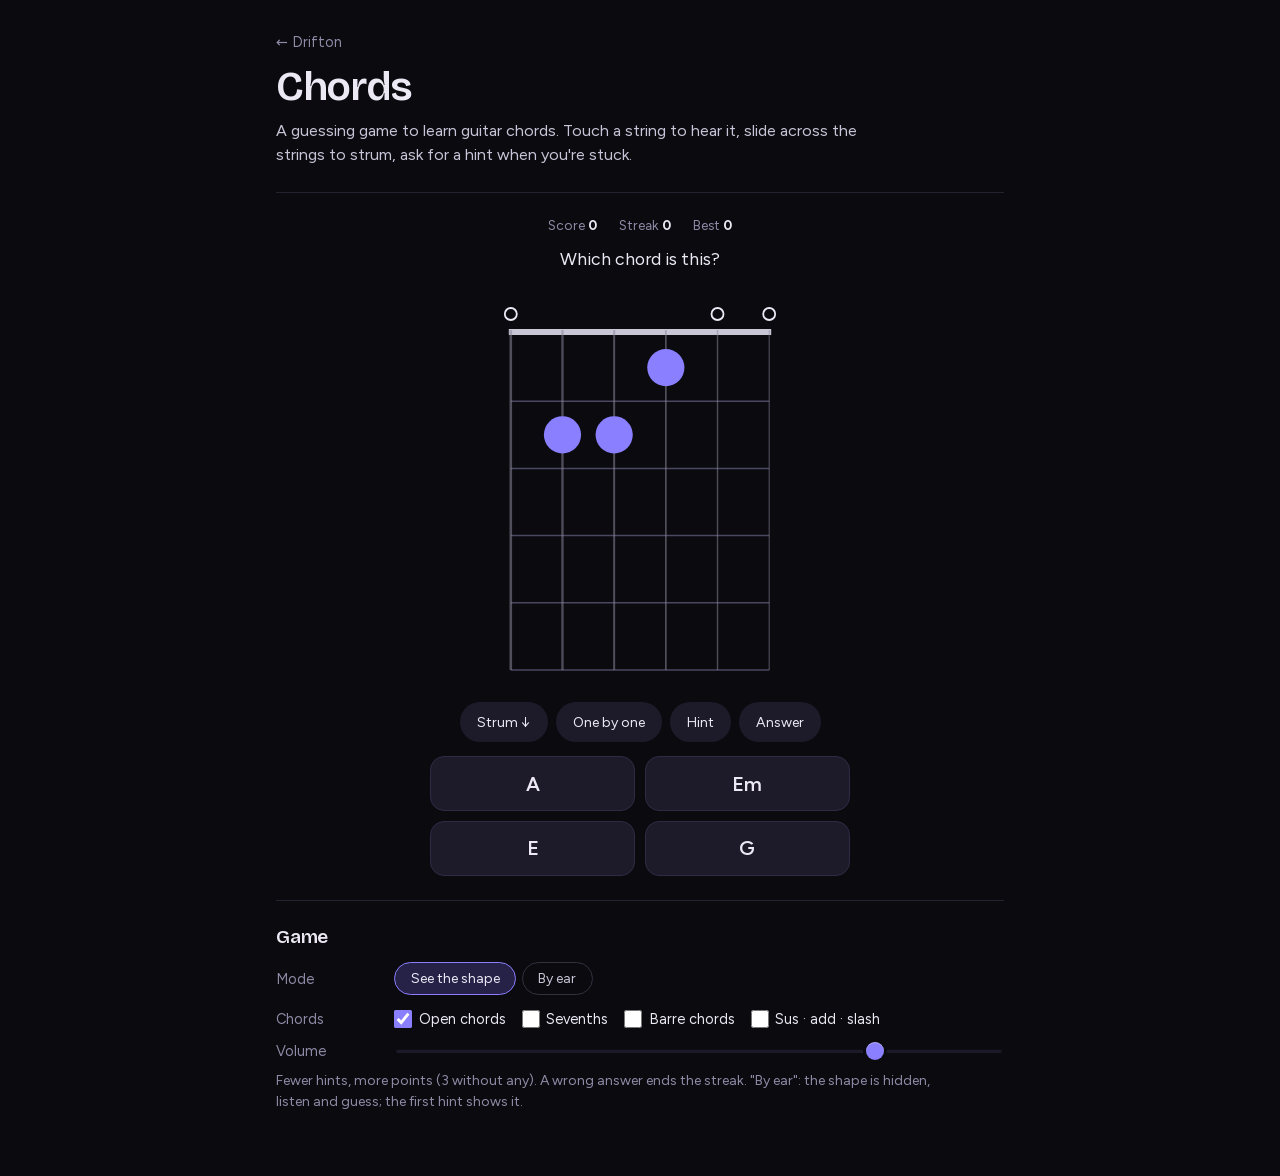
==== chords/index.html @ 71f3688e "Chord progressions, Songbook, Chords game, local library, Focus music rework, design pass - Chord pr" ====
<!DOCTYPE html>
<html lang="en">
<head>
<meta charset="UTF-8">
<meta name="viewport" content="width=device-width, initial-scale=1.0">
<meta name="theme-color" content="#0a0a0f">
<title>Drifton Chords</title>
<link rel="stylesheet" href="../common.css">
<link rel="stylesheet" href="chords.css">
</head>
<body>
<main class="lab chords-page">
  <header>
    <a href="../index.html" class="back">← Drifton</a>
    <h1>Chords</h1>
    <p class="intro">
      A guessing game to learn guitar chords. Touch a string to hear it, slide across the
      strings to strum, ask for a hint when you're stuck.
    </p>
  </header>

  <section class="game">
    <div class="scorebar">
      <span>Score <b id="score">0</b></span>
      <span>Streak <b id="streak">0</b></span>
      <span>Best <b id="best">0</b></span>
    </div>
    <div class="question" id="question">Which chord is this?</div>
    <canvas id="neck"></canvas>
    <div class="actions">
      <button class="btn-round" id="strum">Strum ↓</button>
      <button class="btn-round" id="arp">One by one</button>
      <button class="btn-round" id="hint">Hint</button>
      <button class="btn-round" id="answer">Answer</button>
    </div>
    <ol class="hints" id="hints"></ol>
    <div class="choices" id="choices"></div>
    <button class="action next" id="next">Next chord →</button>
  </section>

  <section>
    <h2>Game</h2>
    <div class="row"><span>Mode</span>
      <div class="seg" id="mode"><button data-v="see">See the shape</button><button data-v="ear">By ear</button></div>
    </div>
    <div class="row families"><span>Chords</span><div id="families"></div></div>
    <label class="row"><span>Volume</span><input type="range" id="volume" min="0" max="100" value="80"></label>
    <p class="help">Fewer hints, more points (3 without any). A wrong answer ends the streak.
      "By ear": the shape is hidden, listen and guess; the first hint shows it.</p>
  </section>
</main>
<script src="../audio.js"></script>
<script src="shapes.js"></script>
<script src="pluck.js"></script>
<script src="neck.js"></script>
<script src="main.js"></script>
</body>
</html>
---- common.css ----
/* Shared styles for every Drifton page.
   Black and violet; one violet accent for what is lit (playing, selected, focused);
   two typefaces kept in fonts/ (works offline, no request to a font service):
   Bricolage Grotesque for titles, Figtree for everything else. Sections are separated
   by thin rules rather than boxed; only the instrument itself (play button, transport)
   sits on a panel. */

@font-face {
  font-family: "Bricolage Grotesque";
  src: url("fonts/bricolage-grotesque.woff2") format("woff2");
  font-weight: 400 700;
  font-display: swap;
}
@font-face {
  font-family: "Figtree";
  src: url("fonts/figtree.woff2") format("woff2");
  font-weight: 400 700;
  font-display: swap;
}

:root {
  --bg: #0a0a0f;
  --surface: #13121b;     /* panels, the piano roll, the illustrations */
  --surface-2: #1d1b2a;   /* fields, buttons, slider tracks */
  --rule: #24222f;        /* thin lines between sections */
  --rule-2: #34313f;      /* control borders */
  --fg: #ece9f5;
  --fg-2: #c9c5d8;        /* running text */
  --muted: #8f8aa6;       /* labels, help */
  --accent: #8a7fff;
  --accent-soft: #262147; /* a selected pill */
  --accent-ink: #0f0c1f;  /* text on the accent */
  --metal-hi: #2a2740;    /* the play button, lit from above */
  --metal-lo: #15131e;
  --font-display: "Bricolage Grotesque", ui-sans-serif, system-ui, sans-serif;
  --font-body: "Figtree", ui-sans-serif, system-ui, sans-serif;
  /* Older names, still used by some pages */
  --card: var(--surface);
  --card-active: var(--surface-2);
}

* { box-sizing: border-box; }

html, body {
  margin: 0;
  background: var(--bg);
  color: var(--fg);
  font-family: var(--font-body);
  font-size: 16px;
  -webkit-font-smoothing: antialiased;
  overflow-x: clip;
}

:focus-visible { outline: 2px solid var(--accent); outline-offset: 2px; }

.lab {
  max-width: 760px;
  margin: 0 auto;
  padding: 2rem 16px 4rem;
  display: flex;
  flex-direction: column;
  gap: 1.5rem;
}

/* Header: links back, the title, one paragraph */
.crumbs { display: flex; gap: 1.25rem; }
.back { color: var(--muted); text-decoration: none; font-size: 0.9rem; }
.back:hover { color: var(--fg); }

h1 {
  margin: 0.9rem 0 0.6rem;
  font-family: var(--font-display);
  font-size: clamp(2rem, 7vw, 2.6rem);
  font-weight: 600;
  letter-spacing: -0.025em;
  line-height: 1.05;
  color: var(--fg);
}
.intro { margin: 0; color: var(--fg-2); line-height: 1.55; max-width: 62ch; }

section {
  border-top: 1px solid var(--rule);
  padding-top: 1.5rem;
  display: flex;
  flex-direction: column;
  gap: 0.9rem;
}
h2 {
  margin: 0;
  font-family: var(--font-display);
  font-size: 1.2rem;
  font-weight: 600;
  letter-spacing: -0.01em;
}
.help { margin: -0.3rem 0 0; color: var(--muted); font-size: 0.875rem; line-height: 1.5; max-width: 68ch; }

/* Transport: the instrument, on its panel */
.transport {
  flex-direction: row;
  align-items: center;
  gap: 1.25rem;
  border: 1px solid var(--rule);
  border-radius: 20px;
  background: var(--surface);
  padding: 1.25rem;
}
.transport-side { flex: 1; display: flex; flex-direction: column; gap: 0.75rem; min-width: 0; }
.status { color: var(--muted); font-size: 0.875rem; }
.play {
  flex: none;
  width: 76px; height: 76px;
  border-radius: 50%;
  border: 1px solid var(--rule-2);
  background: linear-gradient(180deg, var(--metal-hi), var(--metal-lo));
  box-shadow: inset 0 1px 0 rgb(255 255 255 / 0.07), 0 10px 20px -10px rgb(0 0 0 / 0.8);
  color: var(--accent);
  cursor: pointer;
  display: flex; align-items: center; justify-content: center;
  transition: background-color 0.3s ease, color 0.3s ease, transform 0.1s ease;
}
.play:active { transform: translateY(1px); }
.play:disabled { opacity: 0.35; cursor: wait; }
/* Playing: the button lights up (no glow, just the light itself) */
.play.playing { background: var(--accent); border-color: var(--accent); color: var(--accent-ink); }
.play svg { width: 40%; height: 40%; fill: currentColor; }

/* Rows: label, control, value */
.row {
  display: flex;
  align-items: center;
  gap: 0.9rem;
  font-size: 0.9rem;
  color: var(--muted);
}
.row > span:first-child { width: 6.5rem; flex: none; }
.row.check > span { width: auto; }
.row output { width: 3.5rem; text-align: right; font-variant-numeric: tabular-nums; color: var(--fg); }
.hidden { display: none; }

select {
  flex: 1;
  background: var(--surface-2);
  color: var(--fg);
  border: 1px solid var(--rule-2);
  border-radius: 10px;
  padding: 0.45rem 2.2rem 0.45rem 0.6rem;
  font: inherit;
  /* Our own arrow: the browser's sits glued to the right edge, at a different spot in each
     browser. A small chevron drawn in the muted colour, with room on the right. */
  -webkit-appearance: none;
  appearance: none;
  background-image: url("data:image/svg+xml,%3Csvg xmlns='http://www.w3.org/2000/svg' viewBox='0 0 12 8'%3E%3Cpath d='M1 1.5l5 5 5-5' fill='none' stroke='%238f8aa6' stroke-width='1.6' stroke-linecap='round' stroke-linejoin='round'/%3E%3C/svg%3E");
  background-repeat: no-repeat;
  background-position: right 0.8rem center;
  background-size: 11px 7px;
}
/* Browsers treat a select opened with the mouse as keyboard focus and would keep a big
   ring around it after a choice: just light its border instead. */
select:focus-visible { outline: none; border-color: var(--accent); }
input[type=checkbox] { accent-color: var(--accent); width: 18px; height: 18px; margin: 0; }

input[type=range] {
  -webkit-appearance: none;
  appearance: none;
  flex: 1;
  min-width: 0;
  height: 4px;
  border-radius: 4px;
  background: var(--surface-2);
  box-shadow: inset 0 1px 1px rgb(0 0 0 / 0.5);
}
input[type=range]::-webkit-slider-thumb {
  -webkit-appearance: none; appearance: none;
  width: 18px; height: 18px; border-radius: 50%;
  background: var(--accent); cursor: pointer;
  box-shadow: 0 0 0 3px var(--bg), inset 0 1px 0 rgb(255 255 255 / 0.35);
}
input[type=range]::-moz-range-thumb {
  width: 18px; height: 18px; border: none; border-radius: 50%;
  background: var(--accent); cursor: pointer;
  box-shadow: 0 0 0 3px var(--bg), inset 0 1px 0 rgb(255 255 255 / 0.35);
}
input[type=range]:disabled { opacity: 0.4; }

/* Segmented control: pills, the chosen one lit */
.seg { display: flex; gap: 0.4rem; }
.seg button, .slot button {
  background: transparent;
  color: var(--fg-2);
  border: 1px solid var(--rule-2);
  border-radius: 999px;
  padding: 0.45rem 0.95rem;
  font: inherit;
  font-size: 0.875rem;
  cursor: pointer;
  transition: border-color 0.15s ease, background-color 0.15s ease, color 0.15s ease;
}
.seg button:hover { border-color: var(--muted); color: var(--fg); }
.seg button.active { background: var(--accent-soft); border-color: var(--accent); color: var(--fg); }

/* Slots (Pad states prototype) */
.slots { display: grid; grid-template-columns: repeat(3, minmax(0, 1fr)); gap: 0.75rem; }
.slot {
  background: var(--surface);
  border: 1px dashed var(--rule-2);
  border-radius: 14px;
  padding: 0.9rem;
  display: flex;
  flex-direction: column;
  gap: 0.6rem;
  min-width: 0;
  transition: border-color 0.2s ease, background-color 0.2s ease;
}
.slot.drag { border-color: var(--accent); background: var(--accent-soft); }
.slot-label { font-weight: 600; }
.slot-file { font-size: 0.78rem; color: var(--muted); overflow: hidden; text-overflow: ellipsis; white-space: nowrap; }
.slot-file.user { color: var(--accent); }
.meter { height: 6px; border-radius: 6px; background: var(--bg); overflow: hidden; }
.meter-fill { height: 100%; width: 0; background: var(--accent); transition: width 0.3s linear; }
.slot-actions { display: flex; gap: 0.4rem; flex-wrap: wrap; }
.slot button { background: var(--surface-2); padding: 0.3rem 0.7rem; font-size: 0.78rem; }

/* Canvases (piano roll, conductor curve) and readouts */
canvas { width: 100%; height: 120px; border-radius: 12px; background: var(--surface); display: block; }
.readout {
  display: grid;
  grid-template-columns: repeat(auto-fit, minmax(140px, 1fr));
  gap: 0.5rem 1rem;
  font-size: 0.82rem;
  color: var(--muted);
  font-variant-numeric: tabular-nums;
}
.readout b { color: var(--fg); font-weight: 500; }

@media (max-width: 560px) {
  .slots { grid-template-columns: 1fr; }
  .row > span:first-child { width: 5.5rem; }
}

/* ---- Home: tools grouped by intention ---- */
.lab.home { max-width: 860px; gap: 2.5rem; }
.home h1 { font-size: clamp(2.6rem, 9vw, 3.6rem); margin-top: 0.5rem; }
.tool-group { display: flex; flex-direction: column; gap: 1rem; border-top: 1px solid var(--rule); padding-top: 1.25rem; }
.group-title {
  margin: 0;
  font-family: var(--font-display);
  font-size: 1.35rem; font-weight: 600; letter-spacing: -0.015em;
  color: var(--fg);
}
.tools { display: grid; grid-template-columns: repeat(2, minmax(0, 1fr)); gap: 1.5rem 1.25rem; }
.tools.three { grid-template-columns: repeat(3, minmax(0, 1fr)); }
.tools.single { grid-template-columns: minmax(0, 1fr); }

/* A card is a picture and two lines: no box around it; the picture lights up on hover. */
.card {
  display: flex;
  flex-direction: column;
  gap: 0.4rem;
  color: var(--fg);
  text-decoration: none;
  min-width: 0;
}
.card .art {
  aspect-ratio: 2 / 1;
  border-radius: 16px;
  border: 1px solid var(--rule);
  background: var(--surface);
  margin-bottom: 0.4rem;
  overflow: hidden;
  transition: border-color 0.2s ease;
}
a.card:hover .art, a.card:focus-visible .art { border-color: var(--accent); }
a.card:focus-visible { outline: none; }
.card .art svg { width: 100%; height: 100%; display: block; }
.card h2 { font-size: 1.1rem; display: flex; align-items: center; gap: 0.5rem; overflow-wrap: break-word; min-width: 0; }
.card p { margin: 0; color: var(--muted); font-size: 0.9rem; line-height: 1.5; }
/* The only tool of its group: picture left, text right */
.card.wide { display: grid; grid-template-columns: minmax(0, 1.15fr) minmax(0, 1fr); column-gap: 1.5rem; align-content: center; }
.card.wide .art { grid-row: span 2; margin-bottom: 0; }
.card.wide h2 { align-self: end; font-size: 1.35rem; }
.card.wide p { align-self: start; }
.card.soon { opacity: 0.55; }
.tag {
  font-family: var(--font-body);
  font-size: 0.75rem; font-weight: 500;
  color: var(--accent); border: 1px solid var(--accent); border-radius: 999px; padding: 0.05rem 0.5rem;
}
.foot { margin: 0; color: var(--muted); font-size: 0.85rem; }
.foot a { color: var(--accent); text-decoration: none; }
@media (max-width: 640px) {
  .tools, .tools.three { grid-template-columns: minmax(0, 1fr); }
  .card.wide { display: flex; }
  .card.wide .art { margin-bottom: 0.4rem; }
  .card.wide h2, .card.wide p { align-self: auto; }
}

@media (prefers-reduced-motion: reduce) {
  * { transition: none !important; }
}
---- chords/chords.css ----
/* Chords game: extends ../common.css */

:root { --c-bass: #5ec4f2; --good: #7fdcc8; --bad: #ff9688; }

.game { align-items: center; text-align: center; }
.scorebar { display: flex; gap: 1.4rem; color: var(--muted); font-size: 0.85rem; }
.scorebar b { color: var(--fg); font-variant-numeric: tabular-nums; }
.question { font-size: 1.1rem; min-height: 1.6rem; }
.question b { color: var(--accent); }
.question .formula { display: block; font-size: 0.92rem; color: var(--fg); margin-top: 0.3rem; }
.question .formula small { color: var(--muted); font-size: 0.8rem; }

/* The chart you can play: touch must not scroll the page while strumming */
canvas#neck {
  width: 100%; max-width: 380px; height: 400px;
  background: transparent; touch-action: none; cursor: pointer;
}

.actions { display: flex; flex-wrap: wrap; justify-content: center; gap: 0.5rem; }
.btn-round {
  background: var(--card-active); color: var(--fg); border: 1px solid transparent; border-radius: 999px;
  padding: 0.5rem 1rem; min-height: 40px; font: inherit; font-size: 0.88rem; cursor: pointer;
  touch-action: manipulation;
}
.btn-round:hover:not(:disabled) { border-color: var(--accent); }
.btn-round:disabled { opacity: 0.4; cursor: default; }

.hints { margin: 0; padding: 0 0 0 1.2rem; text-align: left; align-self: stretch; color: var(--fg); font-size: 0.9rem; line-height: 1.5; }
.hints:empty { display: none; }
.hints li::marker { color: var(--accent); }

.choices { display: grid; grid-template-columns: 1fr 1fr; gap: 0.6rem; width: 100%; max-width: 420px; }
.choice {
  background: var(--card-active); color: var(--fg); border: 1px solid #2f2b45; border-radius: 14px;
  padding: 0.9rem; font: inherit; font-size: 1.25rem; font-weight: 600; cursor: pointer;
  touch-action: manipulation; transition: border-color 0.15s ease, background 0.15s ease;
}
.choice:hover:not(:disabled) { border-color: var(--accent); }
.choice.right { border-color: var(--good); color: var(--good); background: #1c2b2d; }
.choice.wrong { border-color: var(--bad); color: var(--bad); opacity: 0.7; animation: shake 0.3s; }
.choice:disabled { cursor: default; }
@keyframes shake { 25% { transform: translateX(-4px); } 75% { transform: translateX(4px); } }

.next { font-size: 1rem; padding: 0.6rem 1.4rem; }
.action {
  background: var(--card-active); color: var(--accent); border: 1px solid var(--accent); border-radius: 999px;
  font: inherit; cursor: pointer;
}
[hidden] { display: none !important; }

.families { align-items: flex-start; }
#families { display: flex; flex-wrap: wrap; gap: 0.5rem 1rem; color: var(--fg); }
.fam { display: flex; align-items: center; gap: 0.4rem; cursor: pointer; }
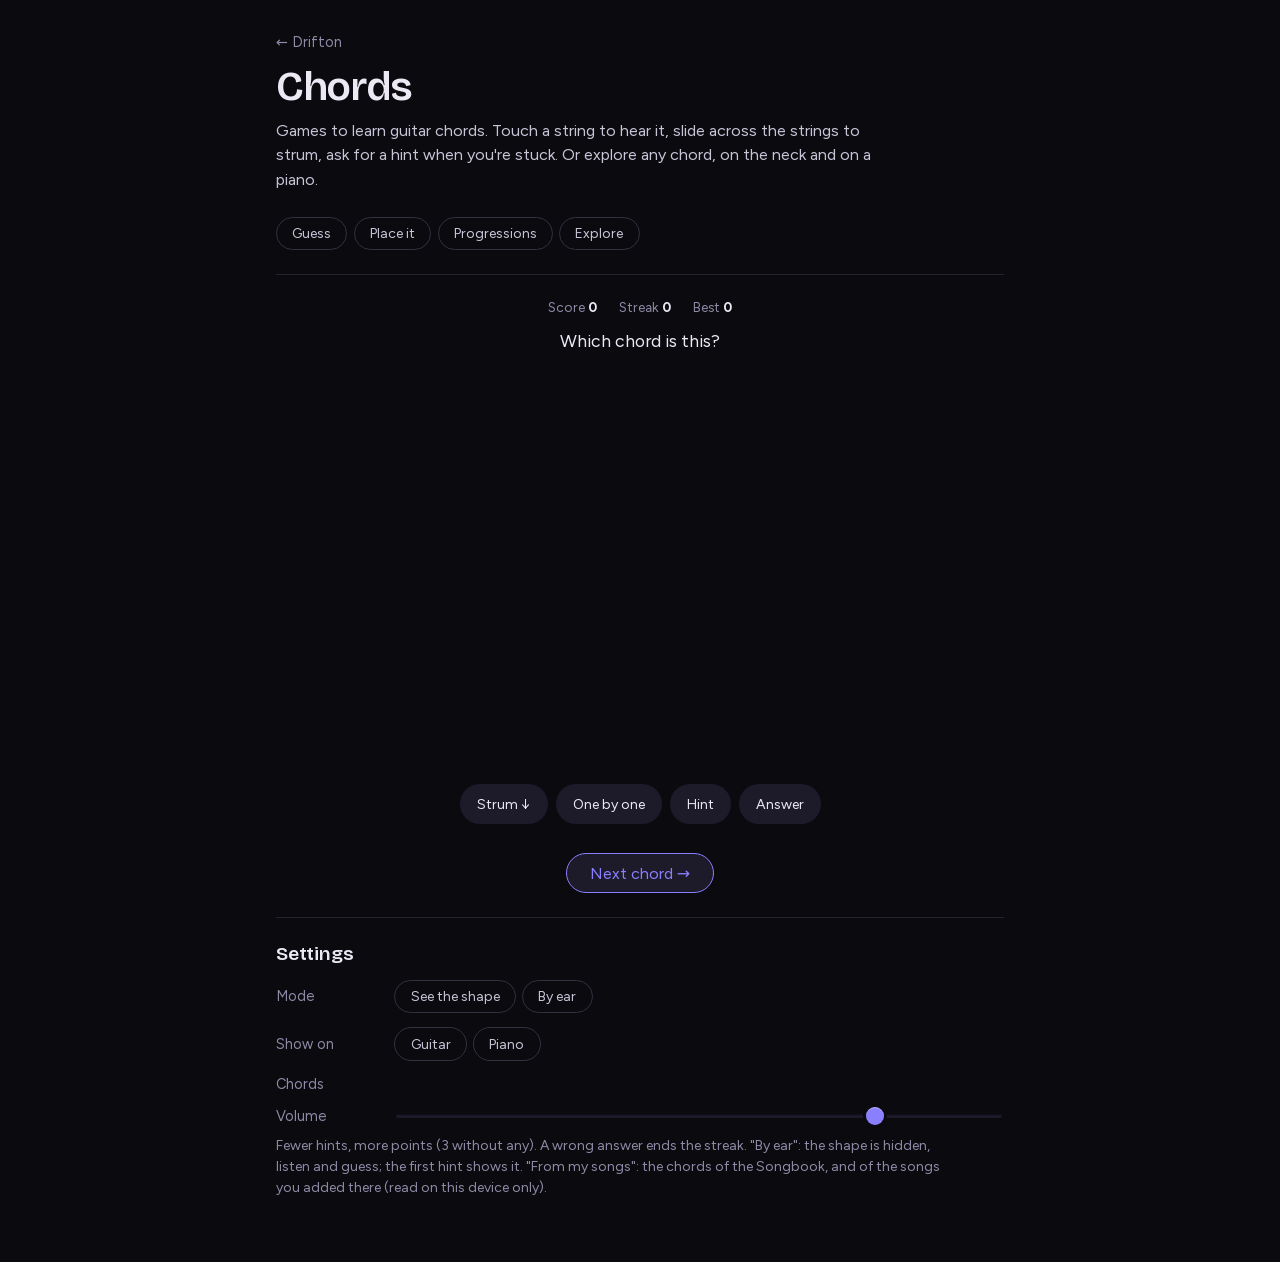
==== commit 35c1ce7f: "Chords: tabs for Guess (now also on a piano), Place it, Progressions and Explore (any chord on the n" ====
--- a/chords/index.html
+++ b/chords/index.html
@@ -14,12 +14,17 @@
     <a href="../index.html" class="back">← Drifton</a>
     <h1>Chords</h1>
     <p class="intro">
-      A guessing game to learn guitar chords. Touch a string to hear it, slide across the
-      strings to strum, ask for a hint when you're stuck.
+      Games to learn guitar chords. Touch a string to hear it, slide across the strings to
+      strum, ask for a hint when you're stuck. Or explore any chord, on the neck and on a piano.
     </p>
   </header>
 
-  <section class="game">
+  <div class="seg views" id="views">
+    <button data-v="guess">Guess</button><button data-v="place">Place it</button><button data-v="prog">Progressions</button><button data-v="explore">Explore</button>
+  </div>
+
+  <!-- Guess: which chord is this? -->
+  <section class="game" id="guess-view">
     <div class="scorebar">
       <span>Score <b id="score">0</b></span>
       <span>Streak <b id="streak">0</b></span>
@@ -27,6 +32,7 @@
     </div>
     <div class="question" id="question">Which chord is this?</div>
     <canvas id="neck"></canvas>
+    <canvas id="keys" class="keys" hidden></canvas>
     <div class="actions">
       <button class="btn-round" id="strum">Strum ↓</button>
       <button class="btn-round" id="arp">One by one</button>
@@ -38,21 +44,97 @@
     <button class="action next" id="next">Next chord →</button>
   </section>
 
+  <!-- Place it: put the fingers where they go -->
+  <section class="game" id="place-view" hidden>
+    <div class="scorebar"><span>Right first time <b id="place-right">0</b> of <b id="place-rounds">0</b></span></div>
+    <div class="question" id="place-question"></div>
+    <canvas id="place-neck"></canvas>
+    <p class="help center">Touch a fret to put a finger there, touch it again to lift it.
+      Above the nut: open string (○) or not played (×).</p>
+    <div class="actions">
+      <button class="btn-round" id="place-strum">Strum ↓</button>
+      <button class="btn-round" id="place-clear">Clear</button>
+      <button class="btn-round" id="place-show">Show the shape</button>
+    </div>
+    <button class="action next" id="place-check">Check</button>
+    <div class="question small" id="place-feedback"></div>
+    <button class="action next" id="place-next" hidden>Next chord →</button>
+  </section>
+
+  <!-- Progressions: hear a few chords, find them in order -->
+  <section class="game" id="prog-view" hidden>
+    <div class="scorebar"><span>All right <b id="prog-right">0</b> of <b id="prog-rounds">0</b></span></div>
+    <div class="question" id="prog-question"></div>
+    <button class="btn-round listen" id="prog-play">▶ Listen</button>
+    <div class="slots" id="slots"></div>
+    <div class="choices three" id="prog-choices"></div>
+    <button class="action next" id="prog-next" hidden>Next progression →</button>
+  </section>
+
+  <!-- Explore: any chord, on the neck and on a piano -->
+  <section class="game explore" id="explore-view" hidden>
+    <div class="ex-head">
+      <h2 id="ex-name">C</h2>
+      <span id="ex-kind"></span>
+    </div>
+    <div class="ex-pick">
+      <div class="seg roots" id="ex-roots"></div>
+      <div class="ex-type-row">
+        <select id="ex-type" aria-label="Chord type"></select>
+        <input type="text" id="ex-input" autocomplete="off" spellcheck="false" placeholder="or type: F#m7, D/F#" aria-label="Chord name">
+      </div>
+    </div>
+    <p class="ex-notes" id="ex-notes"></p>
+    <canvas id="ex-neck"></canvas>
+    <div class="ex-nav">
+      <button class="btn-round" id="ex-prev" aria-label="Previous position">←</button>
+      <span id="ex-pos"></span>
+      <button class="btn-round" id="ex-next" aria-label="Next position">→</button>
+    </div>
+    <div class="actions">
+      <button class="btn-round" id="ex-guitar-play">Strum ↓</button>
+      <button class="btn-round" id="ex-guitar-arp">One by one</button>
+    </div>
+    <canvas id="ex-keys" class="keys"></canvas>
+    <div class="actions">
+      <button class="btn-round" id="ex-piano-play">Play on the piano</button>
+    </div>
+  </section>
+
   <section>
-    <h2>Game</h2>
-    <div class="row"><span>Mode</span>
+    <h2>Settings</h2>
+    <div class="row" id="mode-row"><span>Mode</span>
       <div class="seg" id="mode"><button data-v="see">See the shape</button><button data-v="ear">By ear</button></div>
     </div>
-    <div class="row families"><span>Chords</span><div id="families"></div></div>
+    <div class="row" id="instrument-row"><span>Show on</span>
+      <div class="seg" id="instrument"><button data-v="guitar">Guitar</button><button data-v="piano">Piano</button></div>
+    </div>
+    <div class="row families" id="families-row"><span>Chords</span><div id="families"></div></div>
     <label class="row"><span>Volume</span><input type="range" id="volume" min="0" max="100" value="80"></label>
     <p class="help">Fewer hints, more points (3 without any). A wrong answer ends the streak.
-      "By ear": the shape is hidden, listen and guess; the first hint shows it.</p>
+      "By ear": the shape is hidden, listen and guess; the first hint shows it.
+      "From my songs": the chords of the Songbook, and of the songs you added there (read on
+      this device only).</p>
   </section>
 </main>
 <script src="../audio.js"></script>
+<script src="../progressions/theory.js"></script>
+<script src="../progressions/guitar.js"></script>
+<script src="../score/piano.js"></script>
+<script src="../library.js"></script>
+<script src="../songbook/chordsym.js"></script>
+<script src="../songbook/songs.js"></script>
+<script src="../songbook/sheet.js"></script>
+<script src="../songbook/arrange.js"></script>
 <script src="shapes.js"></script>
 <script src="pluck.js"></script>
 <script src="neck.js"></script>
+<script src="keys.js"></script>
+<script src="positions.js"></script>
+<script src="mysongs.js"></script>
+<script src="place.js"></script>
+<script src="progression.js"></script>
+<script src="explore.js"></script>
 <script src="main.js"></script>
 </body>
 </html>
--- a/common.css
+++ b/common.css
@@ -94,6 +94,28 @@
 }
 .help { margin: -0.3rem 0 0; color: var(--muted); font-size: 0.875rem; line-height: 1.5; max-width: 68ch; }
 
+/* Folding sections: a title you tap to open or close what is under it */
+details.fold { border-top: 1px solid var(--rule); padding-top: 1.1rem; }
+details.fold > summary {
+  list-style: none;
+  cursor: pointer;
+  display: flex; align-items: center; justify-content: space-between; gap: 1rem;
+  border-radius: 8px;
+}
+details.fold > summary::-webkit-details-marker { display: none; }
+details.fold > summary::after { /* a chevron: down when closed, up when open */
+  content: "";
+  width: 9px; height: 9px;
+  margin-right: 6px;
+  border-right: 1.6px solid var(--muted);
+  border-bottom: 1.6px solid var(--muted);
+  transform: translateY(-3px) rotate(45deg);
+  transition: transform 0.2s ease;
+}
+details.fold[open] > summary::after { transform: translateY(2px) rotate(-135deg); }
+details.fold > summary:hover::after { border-color: var(--fg); }
+.fold-body { display: flex; flex-direction: column; gap: 0.9rem; padding-top: 1rem; }
+
 /* Transport: the instrument, on its panel */
 .transport {
   flex-direction: row;
--- a/chords/chords.css
+++ b/chords/chords.css
@@ -49,5 +49,57 @@
 [hidden] { display: none !important; }
 
 .families { align-items: flex-start; }
+
+/* The tabs: one game each */
+.views { flex-wrap: wrap; }
+@media (max-width: 560px) {
+  .views { gap: 0.3rem; }
+  .views button { padding: 0.45rem 0.7rem; font-size: 0.82rem; }
+}
+
+/* Piano keyboard (guess on the piano, explore) */
+canvas.keys { background: transparent; width: 100%; max-width: 560px; height: 150px; touch-action: manipulation; cursor: pointer; }
+
+/* Place it: the neck shows 7 frets */
+canvas#place-neck { background: transparent; width: 100%; max-width: 380px; height: 470px; touch-action: none; cursor: pointer; }
+.help.center { text-align: center; margin: 0; }
+.question.small { font-size: 0.98rem; color: var(--fg-2); }
+.question.small:empty { display: none; }
+
+/* Progressions: the slots to fill in order */
+.listen { font-size: 1rem; padding: 0.6rem 1.4rem; }
+.slots { display: flex; flex-wrap: wrap; justify-content: center; gap: 0.5rem; }
+.slot {
+  min-width: 4.6rem; padding: 0.5rem 0.7rem; border-radius: 12px; border: 1px solid var(--rule-2);
+  display: flex; flex-direction: column; align-items: center; gap: 0.1rem; cursor: default;
+  transition: border-color 0.15s ease, background 0.15s ease;
+}
+.slot b { font-size: 1.2rem; }
+.slot b s { color: var(--bad); font-weight: 400; font-size: 0.9rem; }
+.slot small { color: var(--muted); font-size: 0.72rem; }
+.slot.playing { background: var(--accent-soft); }
+.slot.right { border-color: var(--good); color: var(--good); cursor: pointer; }
+.slot.wrong { border-color: var(--bad); cursor: pointer; }
+.choices.three { grid-template-columns: repeat(3, 1fr); max-width: 480px; }
+.choices.three .choice { font-size: 1.1rem; padding: 0.75rem 0.4rem; }
+
+/* Explore */
+.ex-head { display: flex; flex-direction: column; align-items: center; gap: 0.2rem; }
+.ex-head h2 { font-size: 2.2rem; }
+#ex-kind { color: var(--muted); font-size: 0.92rem; }
+.ex-pick { display: flex; flex-direction: column; align-items: center; gap: 0.6rem; width: 100%; }
+.roots { flex-wrap: wrap; justify-content: center; gap: 0.3rem; }
+.roots button { min-width: 2.7rem; padding: 0.4rem 0.5rem; }
+.ex-type-row { display: flex; flex-wrap: wrap; gap: 0.5rem; justify-content: center; width: 100%; max-width: 480px; }
+.ex-type-row select { flex: 1 1 180px; }
+#ex-input {
+  flex: 1 1 140px; min-width: 0; background: var(--surface-2); color: var(--fg); border: 1px solid var(--rule-2);
+  border-radius: 10px; padding: 0.45rem 0.6rem; font: inherit;
+}
+.ex-notes { margin: 0; color: var(--fg); font-size: 0.95rem; line-height: 1.5; }
+.ex-notes small { color: var(--muted); font-size: 0.8rem; }
+canvas#ex-neck { background: transparent; width: 100%; max-width: 380px; height: 400px; touch-action: none; cursor: pointer; }
+.ex-nav { display: flex; align-items: center; gap: 0.8rem; color: var(--muted); font-size: 0.88rem; }
+.ex-nav .btn-round { min-width: 44px; }
 #families { display: flex; flex-wrap: wrap; gap: 0.5rem 1rem; color: var(--fg); }
 .fam { display: flex; align-items: center; gap: 0.4rem; cursor: pointer; }
